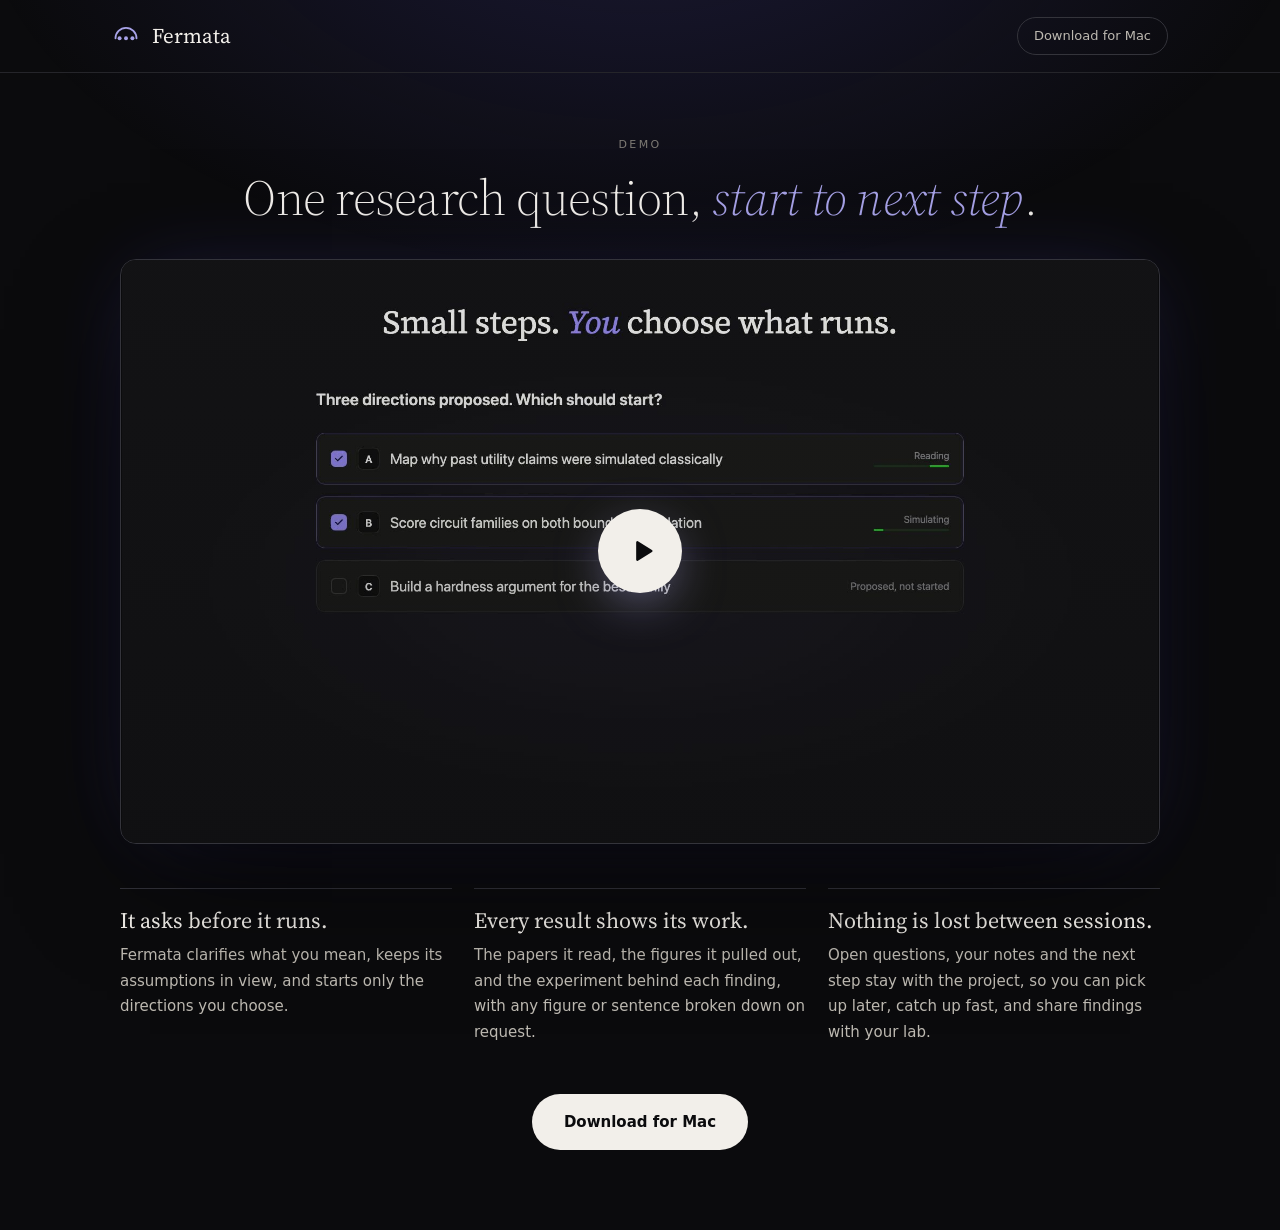
==== demo/index.html @ 212bbca0 "/demo: the product film, with three points on what it covers The film follows one real research run " ====
<!doctype html>
<html lang="en">
<head>
  <meta charset="utf-8">
  <meta name="viewport" content="width=device-width, initial-scale=1">
  <title>Fermata — see it work</title>
  <meta name="description" content="Fermata, in under two minutes: one real research run, from the first question to the next one.">
  <meta name="theme-color" content="#0b0b0d">
  <link rel="icon" href="../assets/favicon.svg" type="image/svg+xml">
  <link rel="preconnect" href="https://fonts.googleapis.com">
  <link rel="preconnect" href="https://fonts.gstatic.com" crossorigin>
  <link href="https://fonts.googleapis.com/css2?family=Source+Serif+4:ital,opsz,wght@0,8..60,300;0,8..60,400;1,8..60,300;1,8..60,400&display=swap" rel="stylesheet">
  <style>
    :root {
      color-scheme: dark;
      --ink: #0b0b0d; --paper: #f2efea; --paper-2: #bdb9b1; --paper-3: #7d7a74;
      --rule: #25252a; --rule-2: #34343b; --violet: #a8a3e8; --indigo: #4b45b2;
      --serif: "Source Serif 4", "Iowan Old Style", Georgia, serif;
      --sans: -apple-system, BlinkMacSystemFont, "Helvetica Neue", system-ui, sans-serif;
    }
    * { box-sizing: border-box; }
    body { margin: 0; min-height: 100vh; background: var(--ink); color: var(--paper); font: 16px/1.6 var(--sans); -webkit-font-smoothing: antialiased; }
    .glow { position: fixed; inset: 0; pointer-events: none; background: radial-gradient(60rem 36rem at 50% -8rem, rgba(75, 69, 178, 0.24), transparent 70%); }
    header, main { position: relative; }
    .wrap { max-width: 1120px; margin: 0 auto; padding-inline: 32px; }
    header { border-bottom: 1px solid var(--rule); }
    header .wrap { display: flex; align-items: center; justify-content: space-between; height: 72px; }
    .brand { display: inline-flex; align-items: center; gap: 12px; text-decoration: none; color: inherit; font-family: var(--serif); font-size: 21px; }
    .brand svg { color: var(--violet); }
    .header-cta { font-size: 13px; text-decoration: none; padding: 8px 16px; border-radius: 999px; border: 1px solid var(--rule-2); color: var(--paper-2); }
    .header-cta:hover { border-color: var(--violet); color: var(--paper); }
    main { padding-block: clamp(36px, 7vh, 80px) 80px; }
    .caps { display: block; text-align: center; font-size: 11px; font-weight: 500; letter-spacing: 0.22em; text-transform: uppercase; color: var(--paper-3); margin-bottom: 16px; }
    h1 { font-family: var(--serif); font-weight: 300; font-size: clamp(30px, 4.4vw, 50px); line-height: 1.1; letter-spacing: -0.015em; text-align: center; margin: 0 auto 34px; }
    em { font-style: italic; color: var(--violet); }
    .player { position: relative; max-width: 1040px; margin: 0 auto; aspect-ratio: 16 / 9; border-radius: 16px; overflow: hidden; background: var(--ink); border: 1px solid var(--rule-2); box-shadow: 0 40px 120px -30px rgba(0, 0, 0, 0.8), 0 0 80px -20px rgba(75, 69, 178, 0.35); }
    .player video { display: block; width: 100%; height: 100%; }
    .play { position: absolute; inset: 0; display: grid; place-items: center; border: 0; padding: 0; cursor: pointer; background: linear-gradient(to top, rgba(11, 11, 13, 0.35), rgba(11, 11, 13, 0.05)); }
    .play span { width: 84px; height: 84px; border-radius: 50%; display: grid; place-items: center; background: var(--paper); color: var(--ink); box-shadow: 0 14px 50px -10px rgba(168, 163, 232, 0.6); transition: transform 0.2s; }
    .play svg { width: 28px; height: 28px; margin-left: 4px; }
    .play:hover span { transform: scale(1.05); }
    .player.playing .play { display: none; }
    .points { list-style: none; max-width: 1040px; margin: 44px auto 0; padding: 0; display: grid; grid-template-columns: repeat(3, 1fr); gap: 22px; }
    .points li { border-top: 1px solid var(--rule-2); padding-top: 18px; }
    .points b { display: block; font-family: var(--serif); font-weight: 400; font-size: 22px; line-height: 1.25; margin-bottom: 8px; }
    .points span { color: var(--paper-2); font-size: 15px; }
    .cta { display: flex; justify-content: center; margin-top: 50px; }
    .cta a { display: inline-flex; align-items: center; gap: 12px; padding: 16px 32px; border-radius: 999px; background: var(--paper); color: var(--ink); font-size: 15px; font-weight: 600; text-decoration: none; }
    @media (max-width: 760px) { .points { grid-template-columns: 1fr; } .wrap { padding-inline: 20px; } }
  </style>
  <!-- PostHog: page views, time on page, clicks (autocapture) and download clicks. The key is not in this
       repo: the deploy workflow puts it in place of __POSTHOG_KEY__ from the POSTHOG_KEY secret. A page
       that still says __POSTHOG_KEY__ (a plain local preview) loads nothing and sends nothing. -->
  <script>
    const POSTHOG_KEY = "__POSTHOG_KEY__";
    if (!POSTHOG_KEY.startsWith("__")) {
      !function(t,e){var o,n,p,r;e.__SV||(window.posthog=e,e._i=[],e.init=function(i,s,a){function g(t,e){var o=e.split(".");2==o.length&&(t=t[o[0]],e=o[1]),t[e]=function(){t.push([e].concat(Array.prototype.slice.call(arguments,0)))}}(p=t.createElement("script")).type="text/javascript",p.crossOrigin="anonymous",p.async=!0,p.src=s.api_host.replace(".i.posthog.com","-assets.i.posthog.com")+"/static/array.js",(r=t.getElementsByTagName("script")[0]).parentNode.insertBefore(p,r);var u=e;for(void 0!==a?u=e[a]=[]:a="posthog",u.people=u.people||[],u.toString=function(t){var e="posthog";return"posthog"!==a&&(e+="."+a),t||(e+=" (stub)"),e},u.people.toString=function(){return u.toString(1)+".people (stub)"},o="init capture register register_once register_for_session unregister unregister_for_session getFeatureFlag getFeatureFlagPayload isFeatureEnabled reloadFeatureFlags updateEarlyAccessFeatureEnrollment getEarlyAccessFeatures on onFeatureFlags onSessionId getSurveys getActiveMatchingSurveys renderSurvey canRenderSurvey getNextSurveyStep identify setPersonProperties group resetGroups setPersonPropertiesForFlags resetPersonPropertiesForFlags setGroupPropertiesForFlags resetGroupPropertiesForFlags reset get_distinct_id getGroups get_session_id get_session_replay_url alias set_config startSessionRecording stopSessionRecording sessionRecordingStarted captureException loadToolbar get_property getSessionProperty createPersonProfile opt_in_capturing opt_out_capturing has_opted_in_capturing has_opted_out_capturing clear_opt_in_out_capturing debug".split(" "),n=0;n<o.length;n++)g(u,o[n]);e._i.push([i,s,a])},e.__SV=1)}(document,window.posthog||[]);
      posthog.init(POSTHOG_KEY, {
        api_host: "https://us.i.posthog.com",
        person_profiles: "identified_only",
        capture_pageview: true,
        capture_pageleave: true,
      });
      // Every site event says where it came from, so it sits apart from the desktop app's in one project.
      posthog.register({ surface: "site" });
    }
  </script>
</head>
<body>
  <div class="glow" aria-hidden="true"></div>
  <header>
    <div class="wrap">
      <a class="brand" href="/" aria-label="Fermata">
        <svg viewBox="0 0 48 48" width="28" height="28" aria-hidden="true"><path d="M6 28 A18 18 0 0 1 42 28" fill="none" stroke="currentColor" stroke-width="3.2" stroke-linecap="round"/><circle cx="13" cy="28" r="3.4" fill="currentColor"/><circle cx="24" cy="28" r="3.4" fill="currentColor"/><circle cx="35" cy="28" r="3.4" fill="currentColor"/></svg>
        Fermata
      </a>
      <a class="header-cta download" href="https://github.com/fermata-ai/fermata-releases/releases/latest">Download for Mac</a>
    </div>
  </header>
  <main class="wrap">
    <span class="caps">Demo</span>
    <h1>One research question, <em>start to next step</em>.</h1>
    <div class="player">
      <video src="../assets/fermata-demo.mp4" poster="../assets/fermata-demo-poster.jpg" preload="none" playsinline
             aria-label="A Fermata research run: asking, choosing directions, reading papers, findings, open questions, and picking up again."></video>
      <button class="play" type="button" aria-label="Play the demo">
        <span><svg viewBox="0 0 24 24" aria-hidden="true"><path fill="currentColor" d="M7 4.5v15a1 1 0 0 0 1.52.85l12-7.5a1 1 0 0 0 0-1.7l-12-7.5A1 1 0 0 0 7 4.5z"/></svg></span>
      </button>
    </div>
    <ul class="points">
      <li><b>It asks before it runs.</b><span>Fermata clarifies what you mean, keeps its assumptions in view, and starts only the directions you choose.</span></li>
      <li><b>Every result shows its work.</b><span>The papers it read, the figures it pulled out, and the experiment behind each finding, with any figure or sentence broken down on request.</span></li>
      <li><b>Nothing is lost between sessions.</b><span>Open questions, your notes and the next step stay with the project, so you can pick up later, catch up fast, and share findings with your lab.</span></li>
    </ul>
    <div class="cta"><a class="download" href="https://github.com/fermata-ai/fermata-releases/releases/latest">Download for Mac</a></div>
  </main>
  <script>
    fetch("https://api.github.com/repos/fermata-ai/fermata-releases/releases/latest")
      .then((r) => (r.ok ? r.json() : Promise.reject(r.status)))
      .then((release) => {
        const dmg = release.assets.find((a) => a.name.endsWith(".dmg"));
        if (dmg) document.querySelectorAll(".download").forEach((a) => (a.href = dmg.browser_download_url));
      })
      .catch(() => {});
    document.querySelectorAll(".download").forEach((a) =>
      a.addEventListener("click", () => window.posthog?.capture("download_clicked", { button: "demo", target: a.href.endsWith(".dmg") ? "dmg" : "release_page" }, { transport: "sendBeacon" })),
    );
    (() => {
      const player = document.querySelector(".player");
      const video = player.querySelector("video");
      player.querySelector(".play").addEventListener("click", () => { player.classList.add("playing"); video.controls = true; video.play(); });
      let reported = false;
      video.addEventListener("play", () => { if (!reported) { reported = true; window.posthog?.capture("demo_played"); } });
      video.addEventListener("ended", () => window.posthog?.capture("demo_finished"));
    })();
  </script>
</body>
</html>
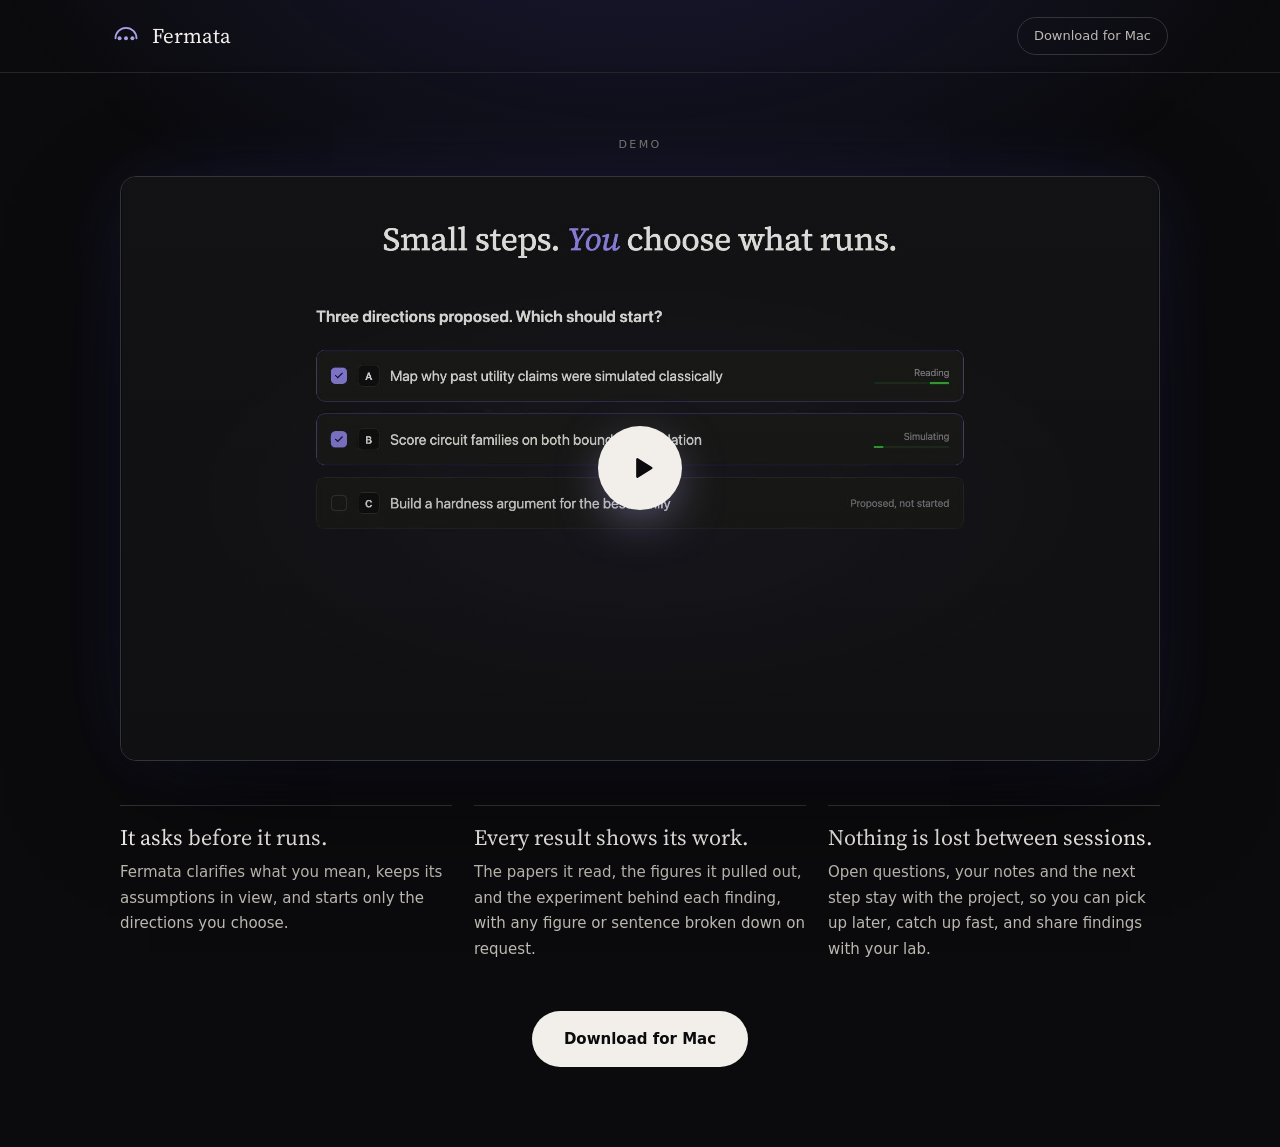
==== commit 47511428: "/demo: drop the headline above the film Co-Authored-By: Claude Opus 5.5 (1M context) <noreply@anthro" ====
--- a/demo/index.html
+++ b/demo/index.html
@@ -30,7 +30,7 @@
     .header-cta { font-size: 13px; text-decoration: none; padding: 8px 16px; border-radius: 999px; border: 1px solid var(--rule-2); color: var(--paper-2); }
     .header-cta:hover { border-color: var(--violet); color: var(--paper); }
     main { padding-block: clamp(36px, 7vh, 80px) 80px; }
-    .caps { display: block; text-align: center; font-size: 11px; font-weight: 500; letter-spacing: 0.22em; text-transform: uppercase; color: var(--paper-3); margin-bottom: 16px; }
+    .caps { display: block; text-align: center; font-size: 11px; font-weight: 500; letter-spacing: 0.22em; text-transform: uppercase; color: var(--paper-3); margin-bottom: 22px; }
     h1 { font-family: var(--serif); font-weight: 300; font-size: clamp(30px, 4.4vw, 50px); line-height: 1.1; letter-spacing: -0.015em; text-align: center; margin: 0 auto 34px; }
     em { font-style: italic; color: var(--violet); }
     .player { position: relative; max-width: 1040px; margin: 0 auto; aspect-ratio: 16 / 9; border-radius: 16px; overflow: hidden; background: var(--ink); border: 1px solid var(--rule-2); box-shadow: 0 40px 120px -30px rgba(0, 0, 0, 0.8), 0 0 80px -20px rgba(75, 69, 178, 0.35); }
@@ -79,7 +79,6 @@
   </header>
   <main class="wrap">
     <span class="caps">Demo</span>
-    <h1>One research question, <em>start to next step</em>.</h1>
     <div class="player">
       <video src="../assets/fermata-demo.mp4" poster="../assets/fermata-demo-poster.jpg" preload="none" playsinline
              aria-label="A Fermata research run: asking, choosing directions, reading papers, findings, open questions, and picking up again."></video>
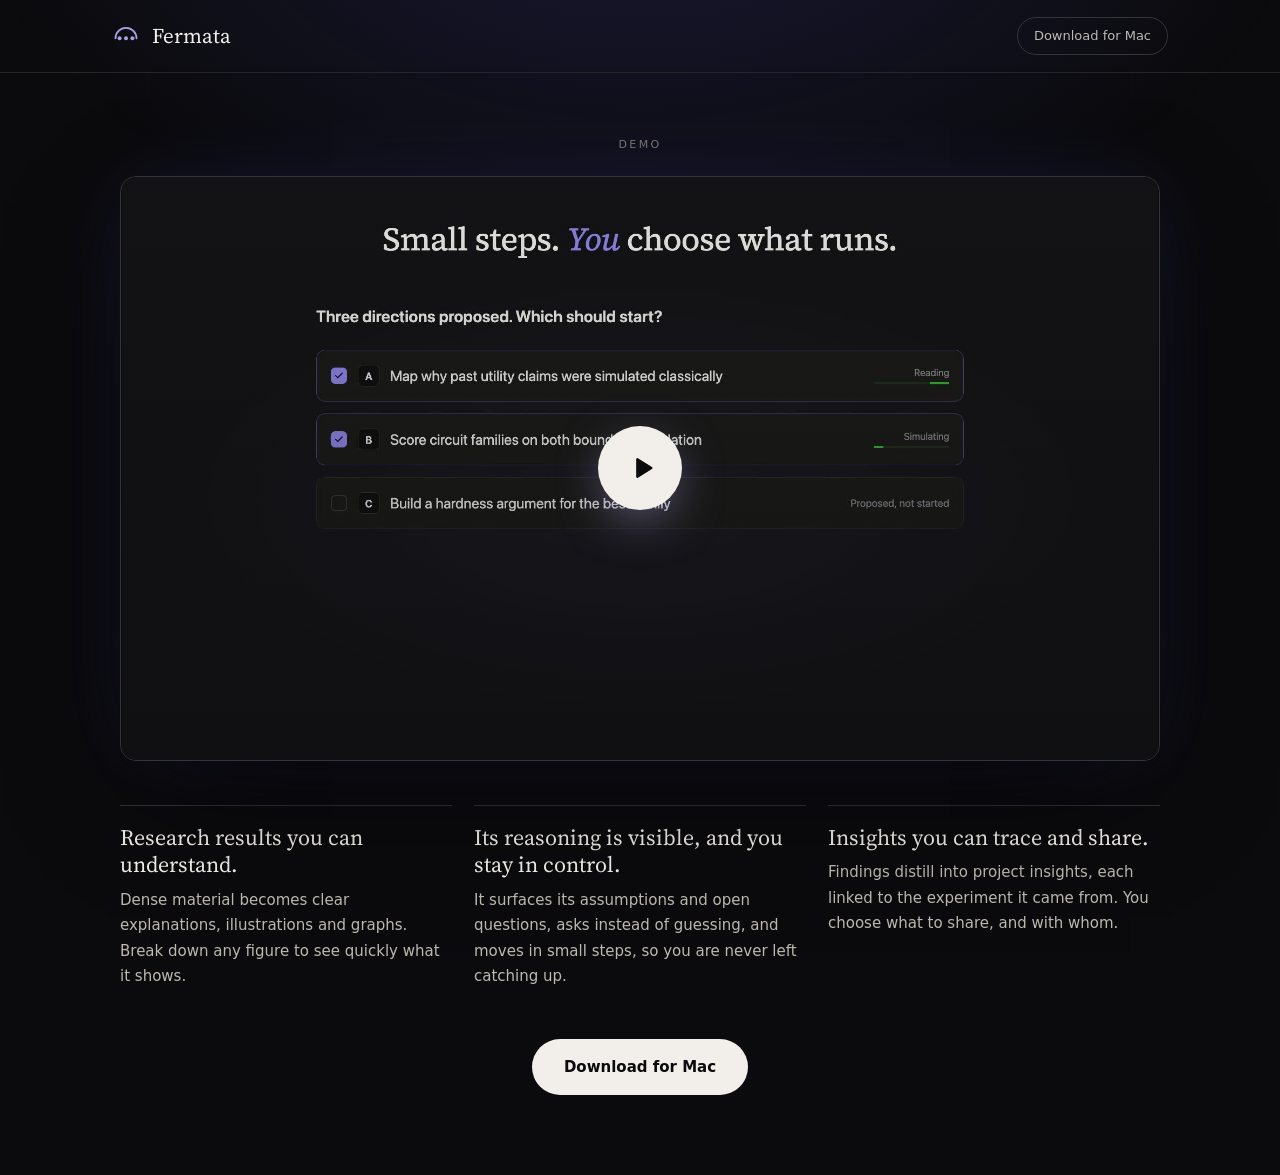
==== commit 32940053: "/demo: the three points are what the film is about: understandable results, visible reasoning, trace" ====
--- a/demo/index.html
+++ b/demo/index.html
@@ -87,9 +87,9 @@
       </button>
     </div>
     <ul class="points">
-      <li><b>It asks before it runs.</b><span>Fermata clarifies what you mean, keeps its assumptions in view, and starts only the directions you choose.</span></li>
-      <li><b>Every result shows its work.</b><span>The papers it read, the figures it pulled out, and the experiment behind each finding, with any figure or sentence broken down on request.</span></li>
-      <li><b>Nothing is lost between sessions.</b><span>Open questions, your notes and the next step stay with the project, so you can pick up later, catch up fast, and share findings with your lab.</span></li>
+      <li><b>Research results you can understand.</b><span>Dense material becomes clear explanations, illustrations and graphs. Break down any figure to see quickly what it shows.</span></li>
+      <li><b>Its reasoning is visible, and you stay in control.</b><span>It surfaces its assumptions and open questions, asks instead of guessing, and moves in small steps, so you are never left catching up.</span></li>
+      <li><b>Insights you can trace and share.</b><span>Findings distill into project insights, each linked to the experiment it came from. You choose what to share, and with whom.</span></li>
     </ul>
     <div class="cta"><a class="download" href="https://github.com/fermata-ai/fermata-releases/releases/latest">Download for Mac</a></div>
   </main>
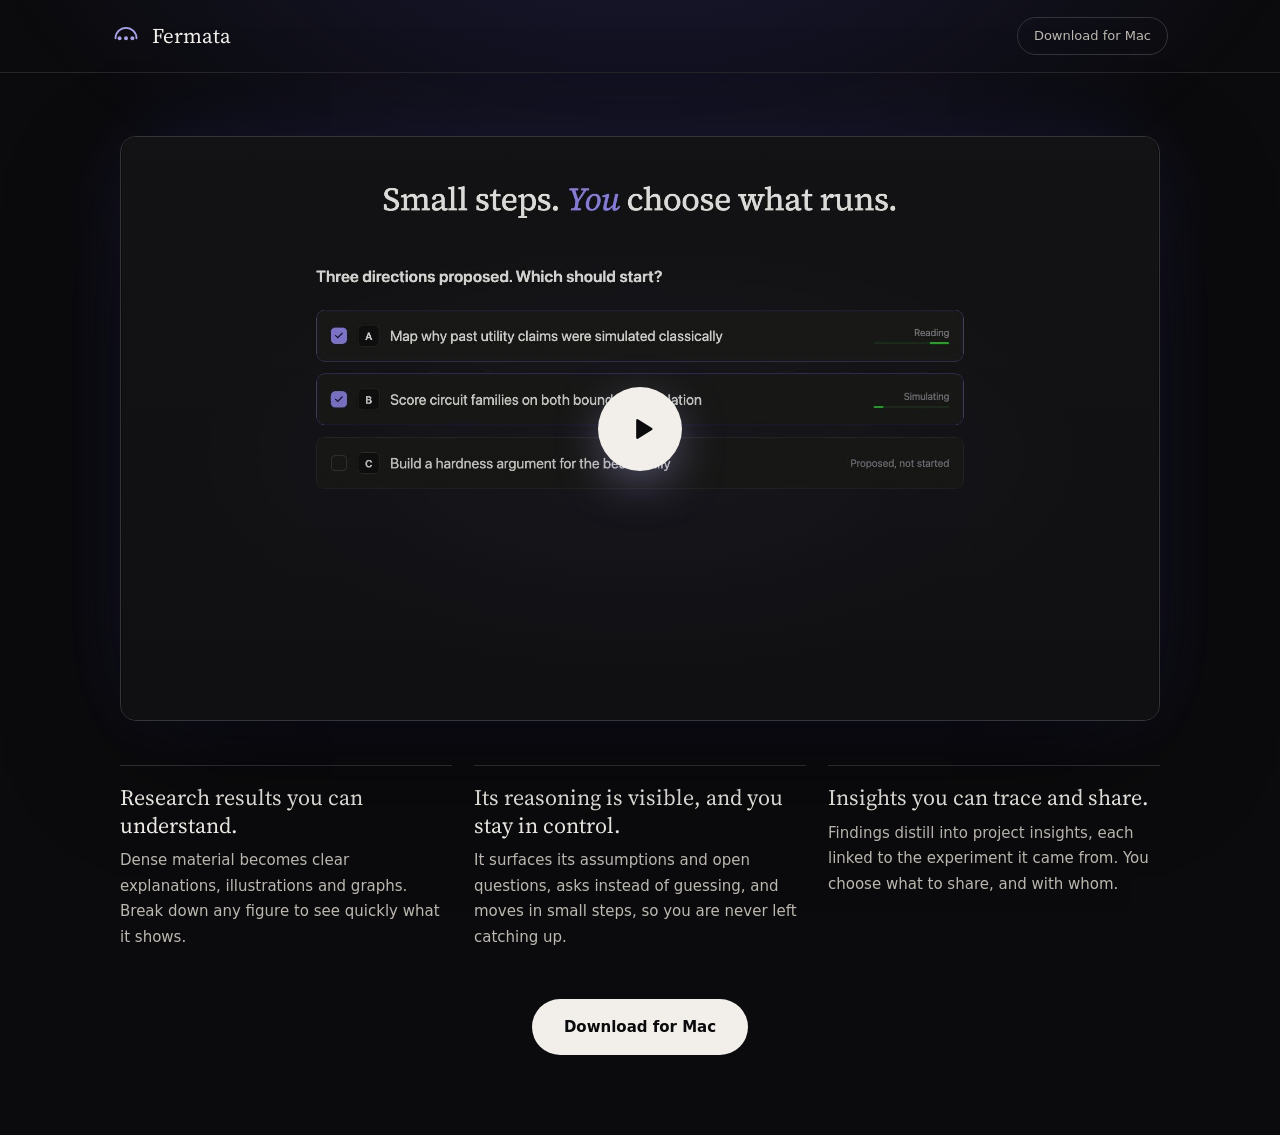
==== commit 1fd2d4df: "/demo: no label above the film Co-Authored-By: Claude Opus 5.5 (1M context) <noreply@anthropic.com>" ====
--- a/demo/index.html
+++ b/demo/index.html
@@ -78,7 +78,6 @@
     </div>
   </header>
   <main class="wrap">
-    <span class="caps">Demo</span>
     <div class="player">
       <video src="../assets/fermata-demo.mp4" poster="../assets/fermata-demo-poster.jpg" preload="none" playsinline
              aria-label="A Fermata research run: asking, choosing directions, reading papers, findings, open questions, and picking up again."></video>
